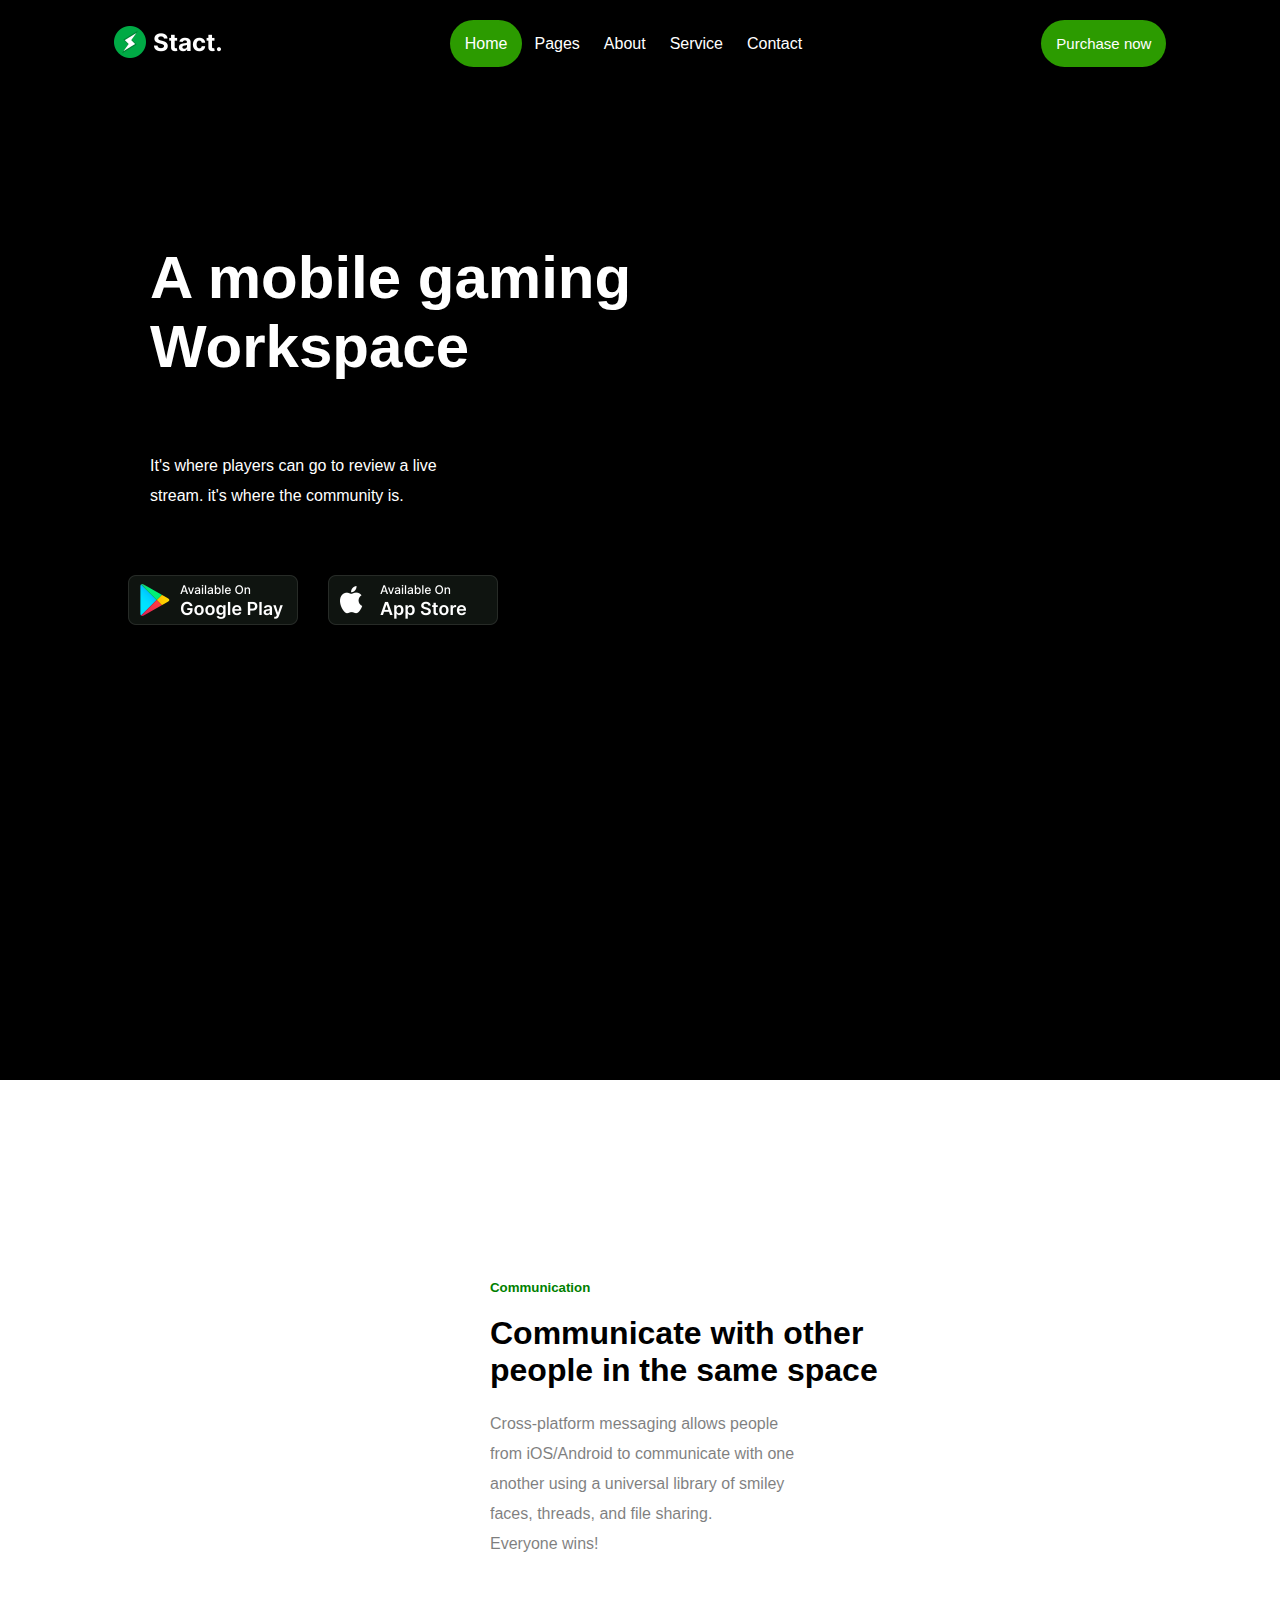
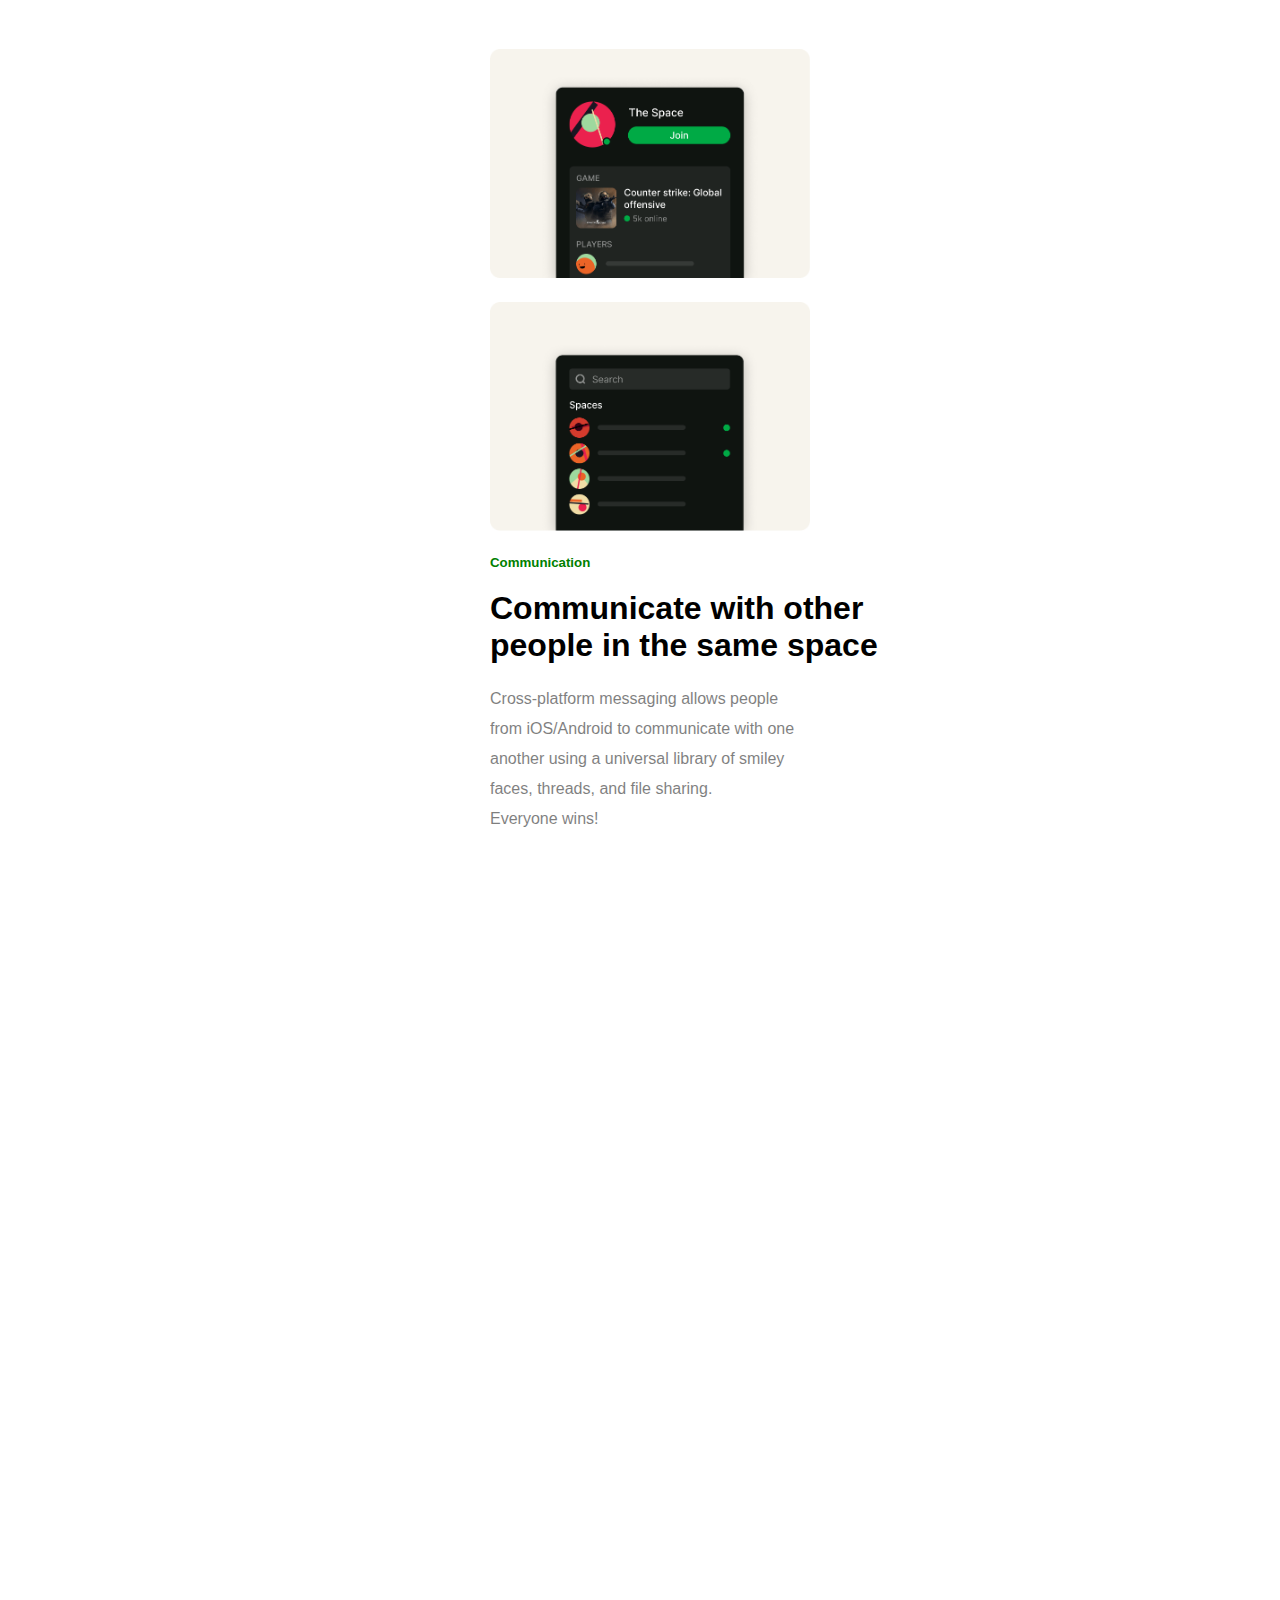
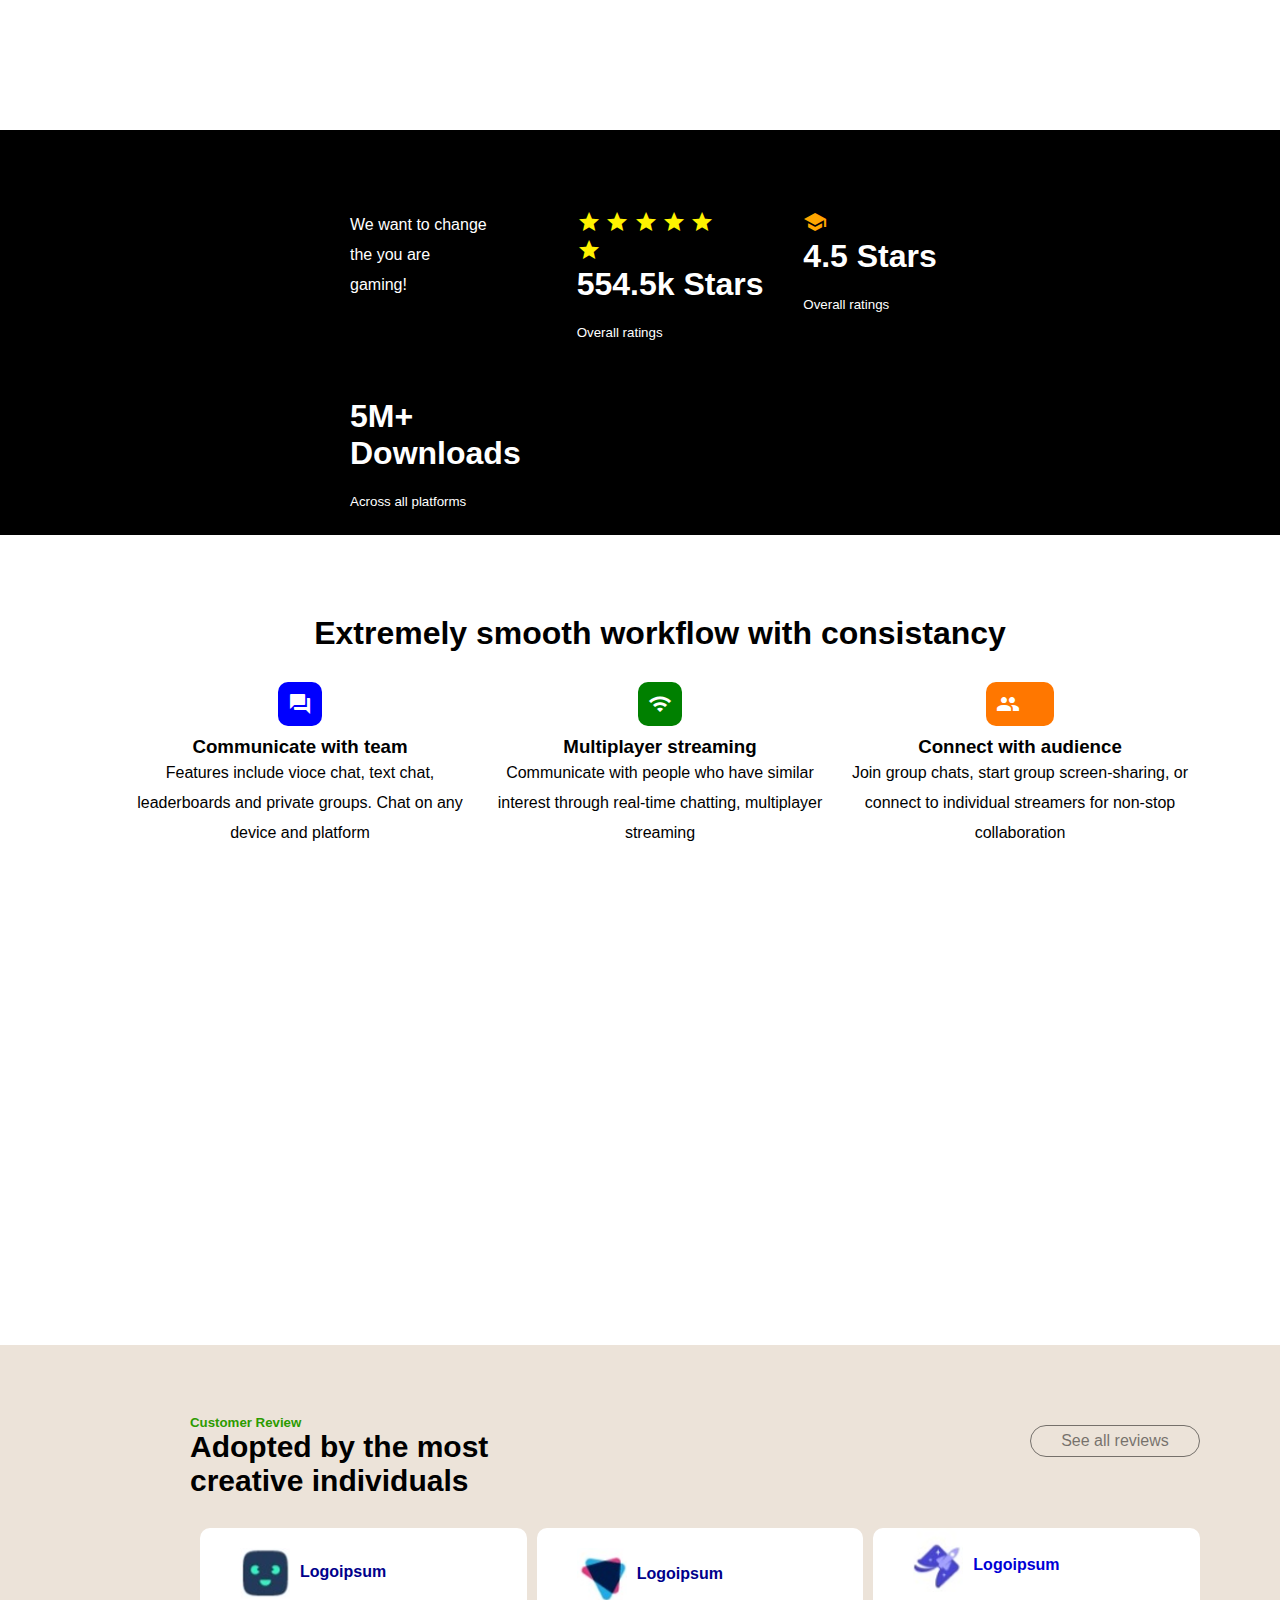
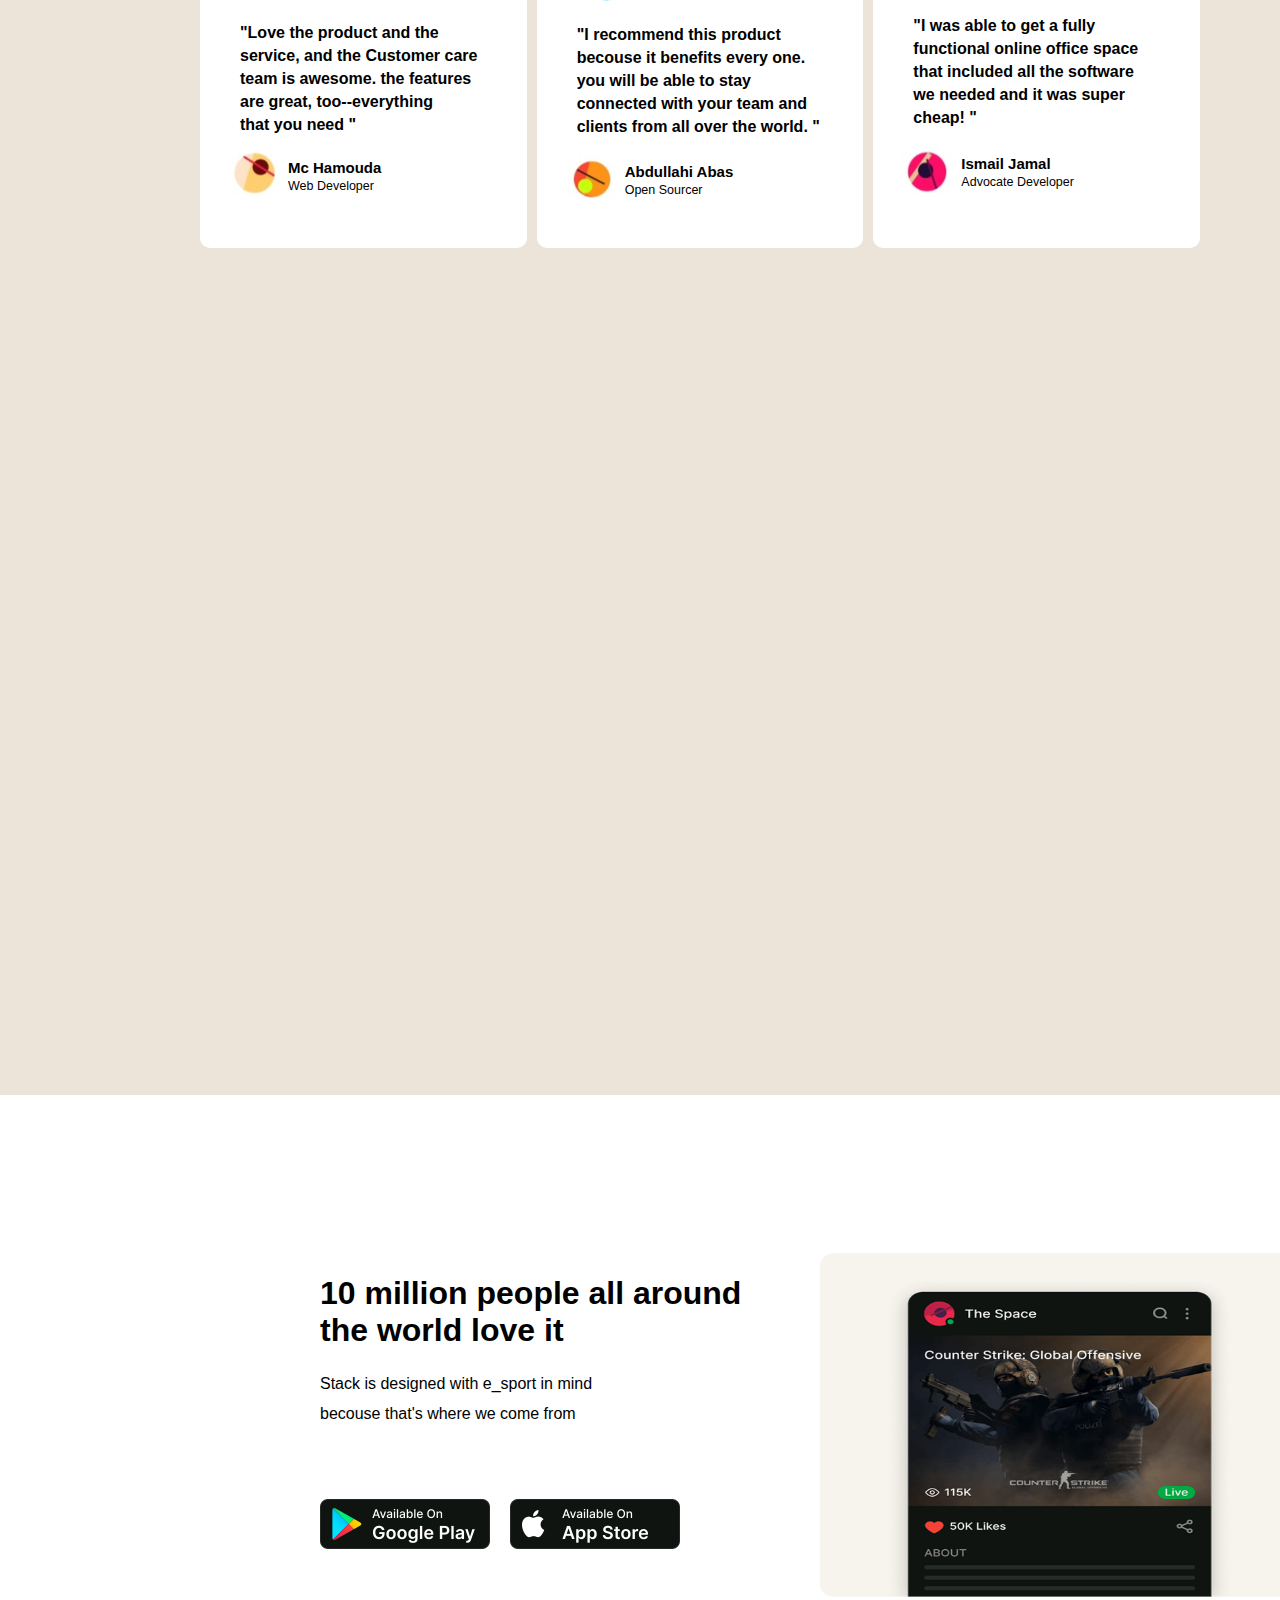
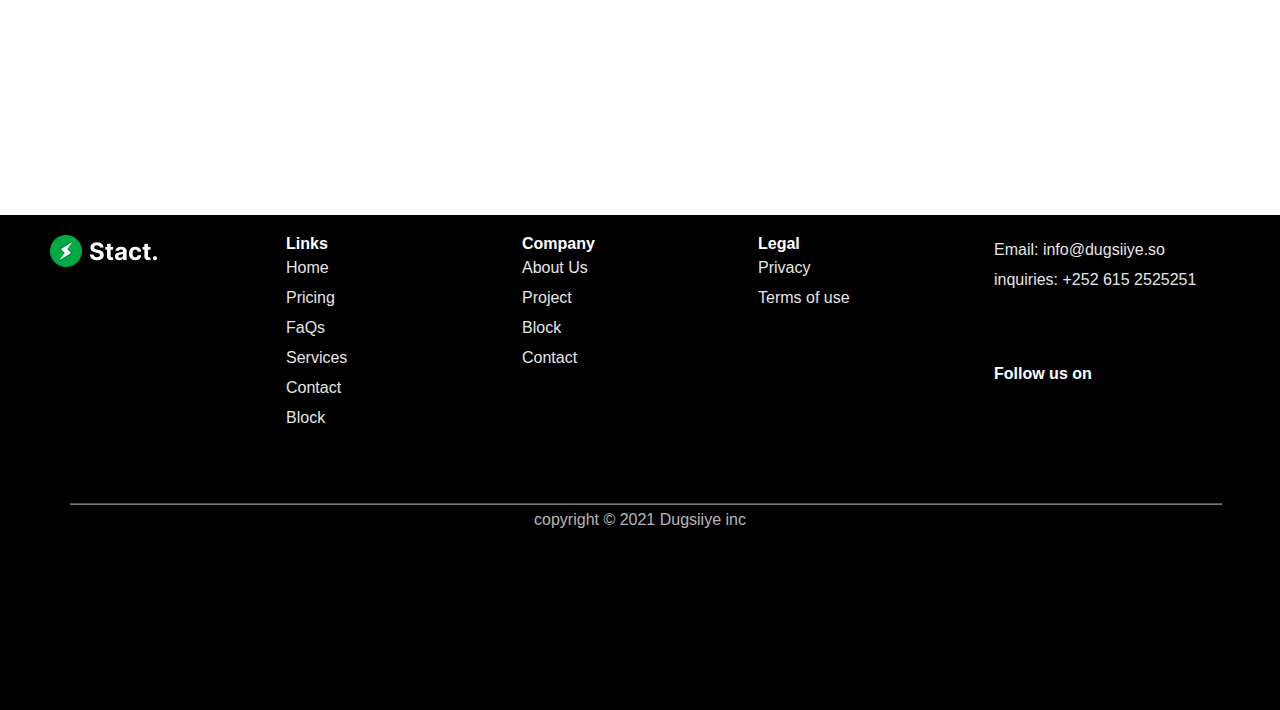
==== index.html @ 60b66ced "commited" ====
<!DOCTYPE html>
<html lang="en">
<head>
    <meta charset="UTF-8">
    <meta name="viewport" content="width=device-width, initial-scale=1.0">
    <title>Document</title>
    <link rel="stylesheet" href="./style.css">
    <link href="https://fonts.googleapis.com/icon?family=Material+Icons" rel="stylesheet">
</head>
<body>
    <!-- section one start -->
    <section class="secion1">
        <div class="nav-container">

            <div class="left_part">
                <img src="./logo.png" alt="">
            </div>




            <!-- line start -->

            <a href="#" class="toggle-button">
                <span class="bar">

                </span>
                <span class="bar">

                </span>
                <span class="bar">

                </span>
            </a>

            <!-- line end -->





            
            <div class="center_part">
                <ul>
                    <li><a href="" class="active">Home</a></li>
                    <li><a href="">Pages</a></li>
                    <li><a href="">About</a></li>
                    <li><a href="">Service</a></li>
                    <li><a href="">Contact</a></li>
                </ul>
            </div>

            <div class="right_part">
                <button>Purchase now</button>
            </div>

        </div>
    </section>
    <!-- section one end.. -->


    <!-- section two start -->
    <section class="section2">
        <div class="Home_contianer">
        <div class="text_part"> 
            <h1>A mobile gaming<br>Workspace</h1>
            <p>It's where players can go to review a live <br>stream. it's where the community is.</p>
        </div>
            <div class="social_containiar">
                <div class="img1">
                    <img src="Imges/google-play.png" alt="">
                </div>
                
                <div class="img2">
                    <img src="Imges/app-store.png" alt="">
                </div>
            </div>
            
        
    
        <div class="img_part"> 
            <img src="Imges/homePic.png" alt="">
           
        </div>
    </div>
    </section>

<!-- section three starts -->
<section class="section3">
    <div class="grid_container">
        <div class="items item1">
            <h5>Communication</h5>
            <h1>Communicate with other <br>
                people in the same space</h1>
                <p class="grid_item_p">Cross-platform messaging allows people <br> from iOS/Android to communicate with one <br> another using a universal library of smiley <br> faces, threads, and file sharing.<br>  Everyone wins!</p>
            </div>
        <div class="items item2">
            <img src="Imges/col-2.png" alt="">
        </div>
        <div class="items item3">
            <img src="Imges/col-1.png" alt="">
        </div>
        <div class="items item4">
            <h5>Communication</h5>
            <h1>Communicate with other <br>
            people in the same space</h1>
            <p class="grid_item_p">Cross-platform messaging allows people <br> from iOS/Android to communicate with one <br> another using a universal library of smiley <br> faces, threads, and file sharing. <br> Everyone wins!</p>
        </div>
    </div>

</section>
<!-- section four -->
<section class="section4">
    <div class="star_container">
        <div class="items item1">
           <p class="pragraph"> We want to change <br>the you are <br>gaming!</p>
        </div>
        <div class="items item2">
            <span class="material-icons star">
                star
            </span>
            <span class="material-icons star">
                star
            </span>
            <span class="material-icons star">
                star
            </span>
            <span class="material-icons star">
                star
            </span>
            <span class="material-icons star">
                star
            </span><br><span class="material-icons star">
                star
            </span>
            <h1>554.5k Stars</h1>
            <small>Overall ratings</small>
        </div>
        <div class="items item3">
            <span class="material-icons icon">
                school
                </span>
            <h1>4.5 Stars</h1>
            <small>Overall ratings</small>
        </div>
        <div class="items item4">
            <span class="material-icons">
                groups
            </span>
            <h1>5M+ Downloads</h1>
            <small>Across all platforms</small>
        </div>
    </div>

</section>


<!-- section five -->
<section class="section5">

    <div class="title">
    <h1>Extremely smooth workflow with consistancy</h1>
    </div>
    <div class="communicate-contianer">
    <div class="items item1">
       <div class="icons">
         <span class="material-icons  s_icon d_icon1">
        forum
         </span>
    </div>
    <div class="text">
            <h3>
                Communicate with team
            </h3>
        </div>
        <div class="parg">
            <p>Features include vioce chat, text chat, <br> leaderboards and private groups. Chat on any <br>
            device and platform </p>
        </div>
        </div>
   
    <div class="items item2">

    <div class="icons">
        <span class="material-icons s_icon d_icon2 ">
            wifi
            </span>
        </div>
        <div class="text">
            <h3>Multiplayer streaming</h3>
        </div>
        <div class="parg">
            <p>
                Communicate with people who have similar <br>interest through real-time chatting, multiplayer <br> streaming
            </p>
        </div>
    </div>
    <div class="items item3">
        <div class="icons ">
            <span class="material-icons s_icon d_icon3 ">
                groups
                </span>
        </div>
        <div class="text">
            <h3>Connect with audience</h3>
        </div>
        <div class="parg">
            <p>Join group chats, start group screen-sharing, or <br> connect to individual streamers for non-stop <br> collaboration</p>
        </div>
    </div>
 </div>

</section>
<!-- section six -->
<section class="section6">
    <div class="two_items">
    <div class="text_one">
        <h5>Customer Review</h5>
        <h1>Adopted by the most <br>creative individuals </h1>
    </div>
    <div class="review">
        <p>See all reviews
        <span class="material-icons arrow">
            east
            </span>
        </p>
    </div>
</div>
    <div class="contianer6">
        <div class="box ">
            <div class="top_part">
            <div class="img1">
                <img src="Imges/icon1.png" alt="">
            </div>
            <div class="t_text">
                <h4 class="short_text">Logoipsum</h4>
            </div>
        </div>
            <div class="info">
                <b>"Love the product and the <br> service, and the Customer care <br>team is awesome. the features <br> are great, too--everything <br> that you need " </b>
            </div>
            <div class="b_part">
            <div class="img2">
                <img src="Imges/icon4.png" alt="">
            </div>
            <div class="d_text">
                <h4>Mc Hamouda </h4>
                <small class="small">Web Developer</small>
            </div>
        </div>
        </div>

        <div class="box">
            <div class="top2">
                <div class="img3">
                    <img src="Imges/icon2.png" alt="">
                </div>
                <div class="t_text2">
                    <h4>Logoipsum</h4>
                </div>
            </div>
            <div class="info">
                <b>"I recommend this product <br>becouse it benefits every one. <br>you will be able to stay <br>connected with your team and <br>clients from all over the world. "</b>
            </div>
            <div class="botton2">
                <div class="img4">
                    <img src="Imges/icon5.png" alt="">
                </div>
                <div class="d_text">
                    <h4>Abdullahi Abas</h4>
                    <small class="small">Open Sourcer</small>
                </div>
            </div>
        </div>
        <div class="box">
            <div class="top3">
                <div class="img5">
                    <img src="Imges/icon3.png" alt="">
                </div>
                <div class="t_text3">
                    <h4>Logoipsum</h4>
                </div>
            </div>
            <div class="info">
                <b>"I was able to get a fully <br> functional online office space <br>that included all the software <br>we needed and it was super <br>cheap! "</b>
            </div>
            <div class="botton3">
            <div class="img6">
                <img src="Imges/icon6.png" alt="">
            </div>
            <div class="d_text d_t">
                <h4>Ismail Jamal</h4>
                <small class="small">Advocate Developer</small>
            </div>
        </div>
        </div>

    </div>
    
</section>
<section class="section7">
    <div class="contianer7">
        <div class="left">
            <div class="large_text">
                <h1>10 million people all around <br>the world love it</h1>
            </div>
            <div class="small_text">
                <p>Stack is designed with e_sport in mind <br> becouse that's where we come from</p>
            </div>
            <div class="social_images">
                <div class="img1">
                    <img src="Imges/google-play.png" alt="">
                </div>
                <div class="img2">
                    <img src="Imges/app-store.png" alt="">
                </div>
        </div>
    </div>
        <div class="right">
            <img src="Imges/col-3.png" alt="">
        </div>
    </div>
</section>
<section class="section8">
    <div class="contianer8">
        <div class="sec1">
            <img src="Imges/logo.png" alt="">
        </div>
        <div class="sec2">
            <h4>Links</h4>
            <p>Home <br> Pricing <br> FaQs <br>Services <br>Contact <br>Block</p>
        </div>
        <div class="sec3">
            <h4>Company</h4>
            <p>About Us <br> Project <br>Block <br>Contact</p>
        </div>
        <div class="sec4">
            <h4>Legal</h4>
            <p>Privacy <br>Terms of use</p>
        </div>
        <div class="sec5">
            <p class="2">Email: <span class="visible_text">info@dugsiiye.so</span> <br> inquiries: <span class="visible_text">+252 615 2525251 </span></p>
            <h4>Follow us on</h4>
        </div>
      
    
    </div>
    <hr>
    <div class="final_line">
    <p>copyright &copy; 2021 Dugsiiye inc</p>
</div>
</section>

    <!-- javascript -->
    <script src="./navbar.js"></script>
</body>
</html>
---- style.css ----
@import url('https://fonts.googleapis.com/css2?family=Nunito+Sans:opsz@6..12&display=swap');

* {
    margin: 0;
    padding: 0;
    box-sizing: border-box;
    font-family: Verdana, Geneva, Tahoma, sans-serif;
}


/* section one starts */

.nav-container {
    display: flex;
    justify-content: space-around;
    align-items: center;
    background-color: #000000;
    padding: 20px 0;
    position: fixed;
    left: 0;
    right: 0;
    top: 0;
    z-index: 1000;
}

.center_part ul {
    display: flex;
}

.center_part ul li {
    list-style: none;
}

.center_part ul li a {
    text-decoration: none;
    color: #fff;
    padding: 0 12px;
}

.right_part button {
    padding: 15px;
    border-radius: 30px;
    background-color: #2c9b00;
    border: none;
    color: #fff;
    font-size: 15px;
}

.center_part .active {
    padding: 15px;
    border-radius: 30px;
    background-color: #2c9b00;
}

/* section one end... */




/* bars start*/

.toggle-button {
    position: absolute;
    top: 1.4rem;
    right: 3rem;
    display: none;
    flex-direction: column;
    justify-content: space-between;
    width: 30px;
    height: 21px;
}

.toggle-button .bar {
    height: 3px;
    width: 100%;
    background-color: #fff;
    border-radius: 10px;
}

/* end  */


/* section two start */
.section2{
    padding: 75px 10%;
    background-color: rgb(0, 0, 0);
    width: 100%;
    height: 100vh;
    position: relative;
}
.Home_contianer{
    display: grid;
    grid-template-columns: repeat( 2, 1fr);
    align-items: center;
    gap: 1.5rem;
    justify-content: center;
    
}
.img_part img{
    width: 30em;
}
.text_part h1{
    color: white;
    font-size: 60px;
}
.text_part p{
    color: #fff;
}
.social_containiar{
    display: flex;
    gap: 30px;
    margin-top: 500px;
}
.text_part h1,p, .social_containiar{
    margin-bottom: 70px;
}
.img_part{
    margin-left: 100px;
    margin-top: 50px;
}
.text_part{
    /* margin-top: 100px; */
    position: absolute;
    left: 150px;
    margin-top: 50px;
}

/* section two end */


/* section three starts */
.section3{
    width: 100%;
    height: 120vh;
    padding: 200px 200px  0 300px;
}
.grid_container{
    display: grid;
    grid-template-columns: repeat(2, 1fr);
    gap: 10px;
    justify-content: center;
    left: 100px;
}
.grid_container img{
    width: 20em;
}
.grid_container h5, h1{
    margin-bottom: 20px;
}
h5{
    color: green;
}
.grid_container .item1 .item4 ,.grid_item_p{
    opacity: 0.5;
}
/* section three ends */

/* section four  starts*/
.section4{
    width: 100%;
    height: 45vh;
    background-color: rgb(0, 0, 0);
    padding-left: 350px;
    padding-right: 250px;
    padding-top: 80px;
    /* padding-bottom: 5px; */
    
}
.star_container{
    display: grid;
    grid-template-columns: repeat(auto-fit, minmax(12rem, 1fr));
}
.star_container h1,small, .pragraph {
    color: white;
}
.star{
    color: #fff200;
}
.item3 .icon{
    color: orange;
}
.star_container .item4 h5{
    color: green;
}
/* section four  ends*/

/* section five stars */
.section5{
    width: 100%;
    height: 45vh;
    padding: 80px 80px 80px 120px;
}
.communicate-contianer{
    display: grid;
    grid-template-columns: repeat(auto-fit, minmax(12rem, 1fr));
    justify-content: center;
    text-align: center;
   
}
.communicate-contianer .s_icon{
    padding: 10px;
    border-radius: 10px;
    color: white;
}
.communicate-contianer .d_icon1{
    background-color: blue;
}

.communicate-contianer .d_icon2{
      background-color: green;
}
.communicate-contianer .d_icon3{
    background-color: rgb(255, 119, 0);
}
.title{
    text-align: center;
}
.communicate-contianer, .prag{
    padding-top: 10px;
}
.communicate-contianer .text{
    padding-top: 10px;
}
/* end */

/* section six start */
.section6{
    background-color: rgb(236, 227, 217);
    width: 100%;
    height: 75vh;
    padding: 80px 80px 80px 200px;
}
.contianer6{
    display: flex;
    gap: 10px;
    justify-content: center;
}
.box{
    background-color: #ffffff;
    width: 350px;
    height: 320px;
    border-radius: 10px;
    padding-left: 40px;
} 
.two_items{
    display: flex;
    justify-content: space-between;
}
.contianer6 img{
    width: 50px;
}
.text_one h5{
    color: #2c9b00;
}
.review{
    position: relative;
    opacity: 0.5;
}
.review p{
    border: #000 1px solid;
    border-radius: 50px;
    width: 170px;
    text-align: center;
}
.arrow{
    position: absolute;
    top: 5px;
}
.text_one{
    position: relative;
    right: 10px;
    top: -10px;
}
.text_one h1{
    font-size: 30px;
}


.short_text{
    color: darkblue;
    position: relative;
    left: 60px;
    top: -40px;
}
.d_text{
    position: relative;
    left: 60px;
    top: -40px;
    font-size: 15px;
}
.d_t{
    margin-top: -10px;
}
.b_part{
   position: relative;
   top: 15px;
   right: 12px;
}
.part_one, .top_part{
    padding-top: 20px;
}

.t_text2{
    color: darkblue;
    position: relative;
    left: 60px;
    top: -40px;
}
.top2{
    padding-top: 20px;
}
.botton2{
    position: relative;
    top: 15px;
    right: 12px;
}
.t_text3{
    color: rgb(0, 0, 214);
    position: relative;
    left: 60px;
    top: -40px;
}

.botton3{
    position: relative;
    top: 15px;
    right: 12px;
}
.info{
    line-height: 23px;
}
.small{
    color: #000;
}
/* section six end */


/* section seven starts */
.section7{
    width: 100%;
    height: 80vh;
    display: flex;
    
}
.contianer7{
    padding-left: 320px;
    padding-top: 50px;
}
.large_text{
    font-family: verdana;
}
.social_images{
    display: flex;
    gap: 20px;
}
.left{
    padding-top: 130px;
}
.right{
    margin-left: 500px;
    margin-top: -300px;
}
.right img{
    width: 30em;
}



/* section eight starts */
.section8{
    background-color: #000;
    width: 100%;
    height: 55vh;
    
}
.contianer8{
    display: grid;
    grid-template-columns: repeat(5, 1fr);
    color: #fff;
    padding: 20px 50px 0;
    justify-content: center;
}
.contianer8 p{
    opacity: 0.9;
}
p{
    line-height: 30px;
}
hr{
    width: 90%;
    margin-left: 70px;
    opacity: 0.5;
}
.final_line p{
    color: #fff;
    opacity: 0.7;
    text-align: center;
}
/* responsive nav starts */

@media screen and (max-width:600px) {
    .toggle-button {
        display: flex;
    }

    .center_part {
        display: none;
        width: 100%;
        margin-top: 20px;
    }

    .right_part {
        display: none;
    }

    .left_part {
        margin-left: 40px;
    }
    .section1{
        width: 100%;
    }
    .nav_container {
        flex-direction: column;
        align-items: flex-start;
    }

    .center_part ul {
        flex-direction: column;
        width: 100%;
    }

    .center_part ul li:hover {
        background-color: #4f4a4a;
    }

    .center_part ul li {
        margin-bottom: 20px;
        text-align: center;
    }

    .center_part .active {
        background: none;
        margin-top: 20px;
        padding-left: 10px;
    }

    .center_part.below {
        display: flex;
    }
}

/* responsive navbar end */
@media screen and (max-width:1299px) {
    .img_part {
        display: none;
    }
    .grid_container {
        grid-template-columns: repeat(1, 400px);
        justify-content: center;
        gap: 20px;
        
    }
     
  
    .Home_contianer {
        grid-template-columns: repeat(1, 1fr);
        align-items: center;
        justify-content: center;
        gap: 1.5rem;
    }
  
}
@media screen and (max-width:1507px){
    .section2{
        height: 120vh;
        justify-content: center;
    }
    .section5{
        height: 90vh;
    }
    .section6{
        height: 90vh;
    }
  
}
    @media screen and (max-width:1507px){
    .section3{
        height: 250vh;
    }
   
}
@media screen and (max-width:1169px){
    .section4{
        height: 90vh;
    }
}
@media screen and (max-width:780px){
    .section5{
        height: 200vh;
        grid-template-columns: repeat(1, 1fr);
        justify-content: center;
    }
    
}
@media screen and (max-width:1327px){
    .section6{
        height: 150vh;
    }
    .part_one, .part_two, .part_three{
        height: 50vh;
    }
}
@media screen and (max-width:1259px){
    .right{
        display: none;
    }
    .contianer7{
        grid-template-columns: repeat(1, 1fr);
        justify-content: center;
        align-items: center;
    }
}
@media screen and (max-width:749px){
    .sec1{
        display: none;
    }
    .contianer8{
        gap: 1.5rem;
    }

}
@media screen and (max-width:1259px){
    .box{
        width: 600px;
        height: 650px;
        padding: 70px;
    }
    .contianer6{
        justify-content: center;
        align-items: center;
    }
}
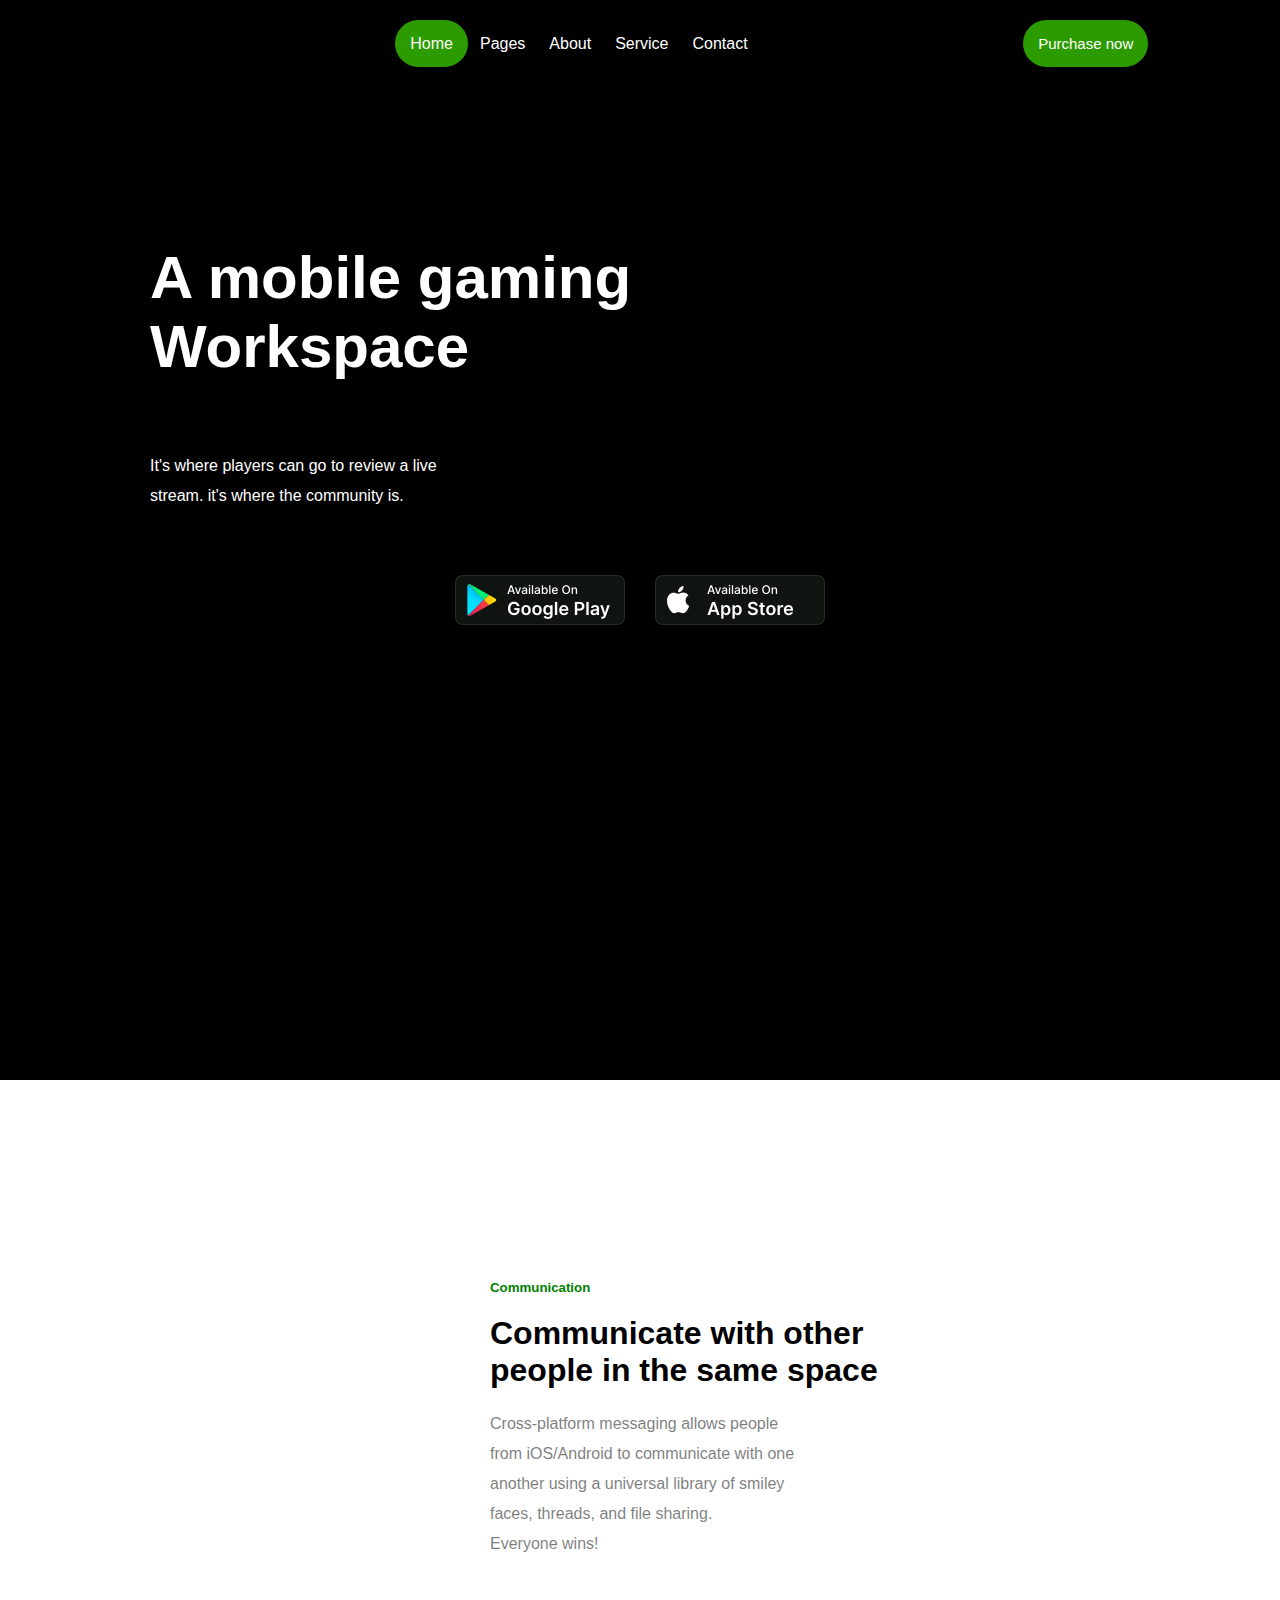
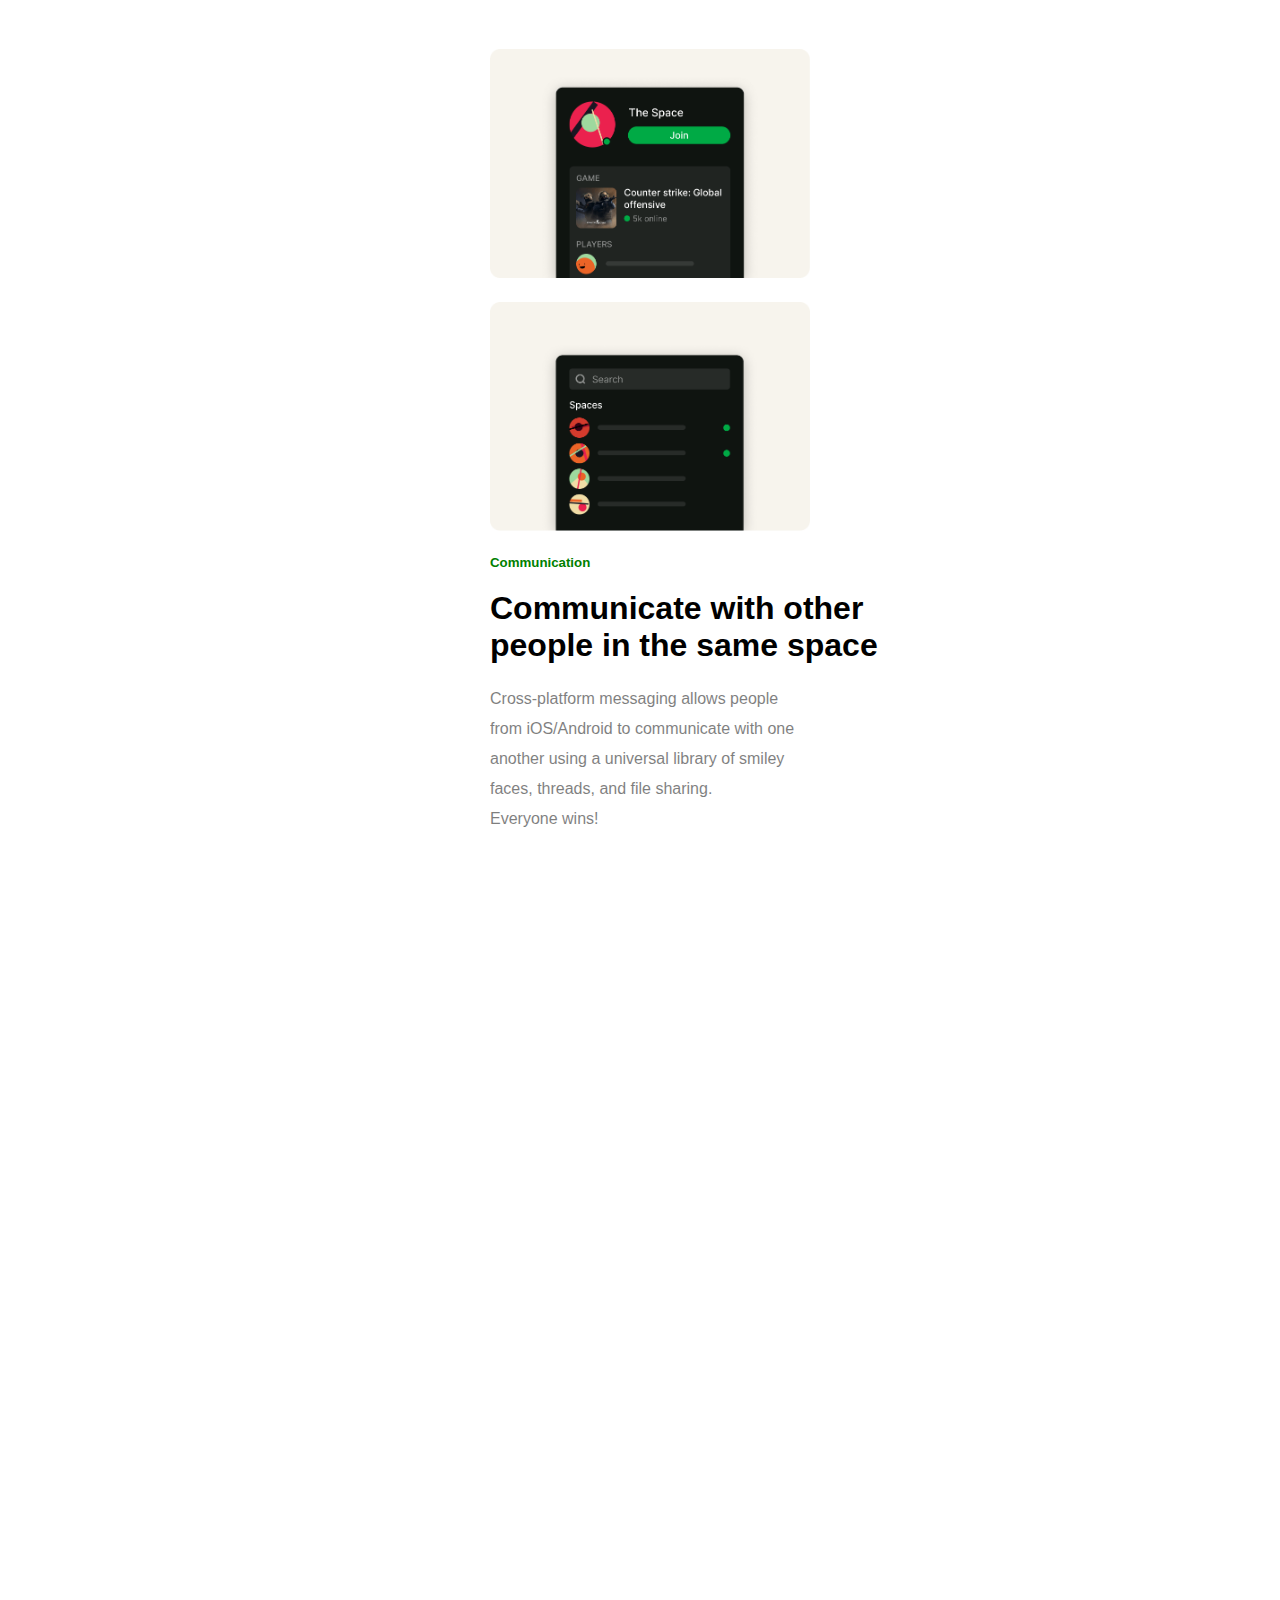
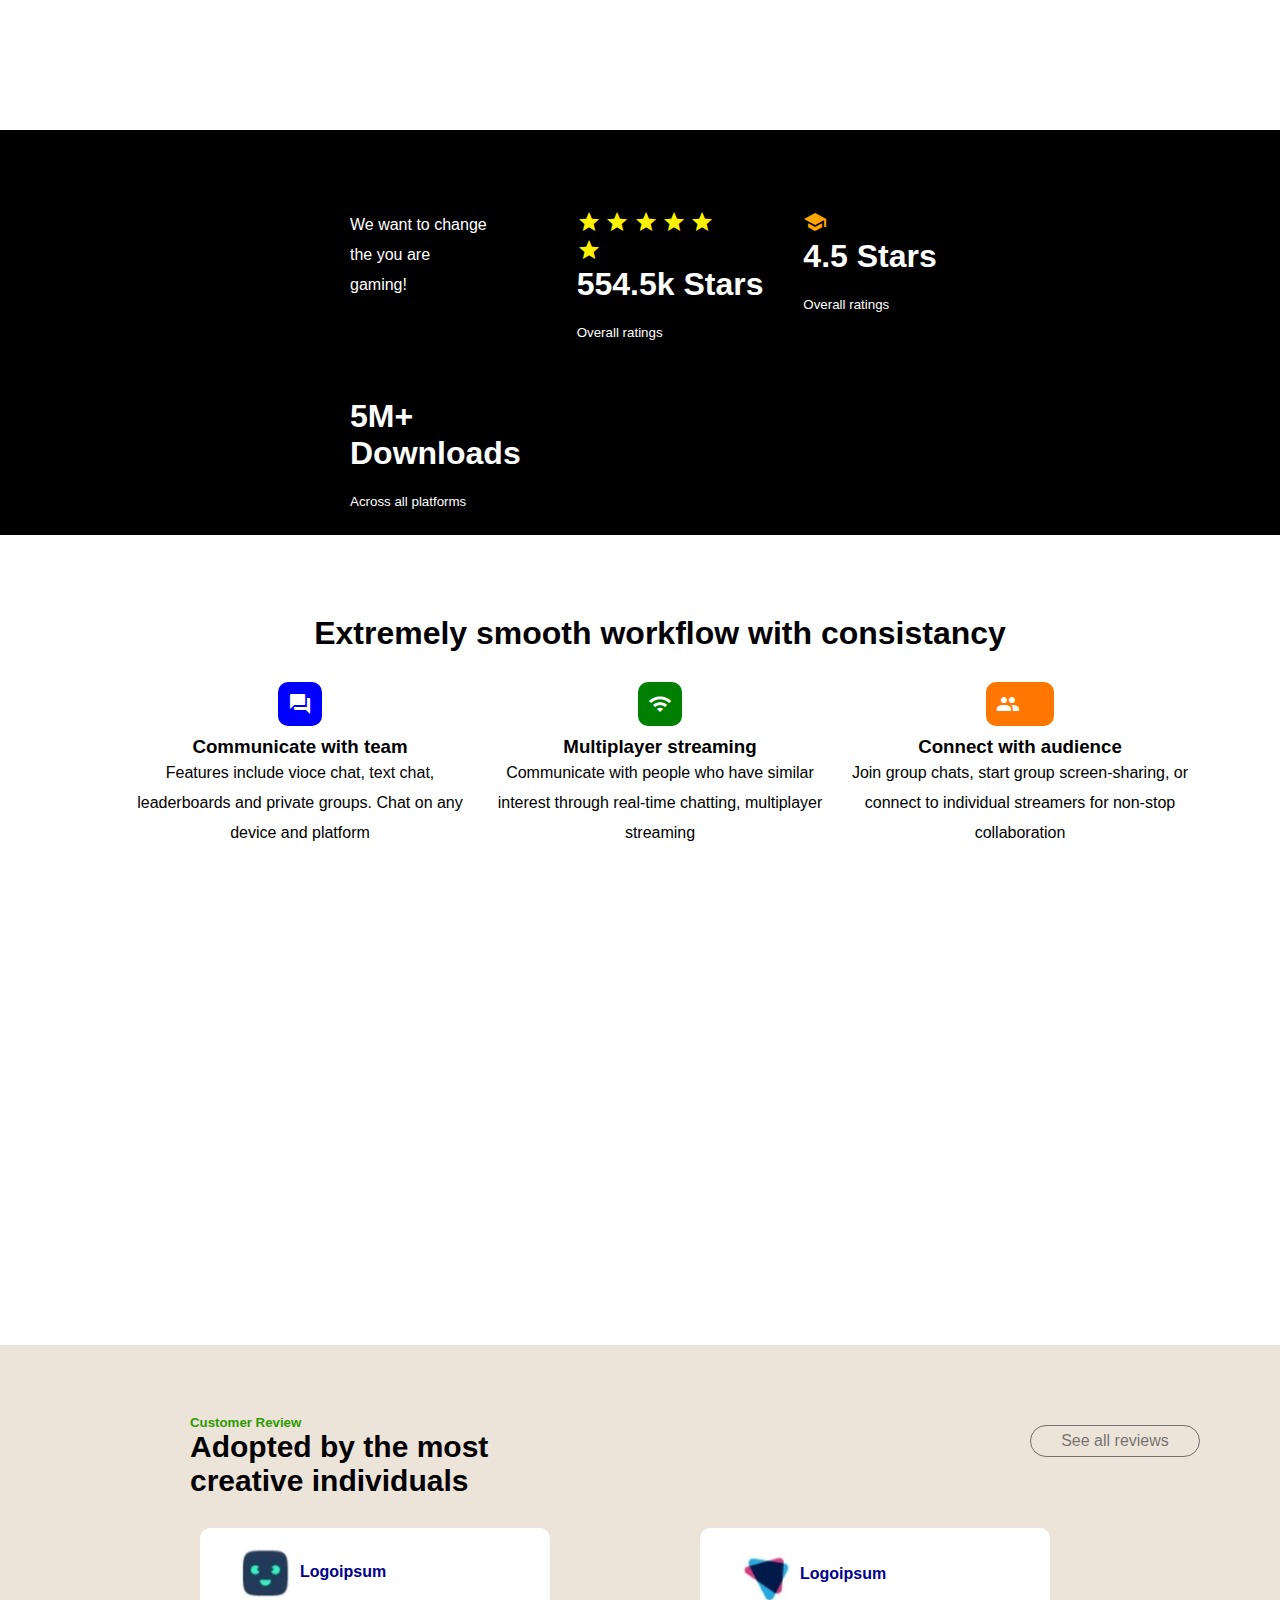
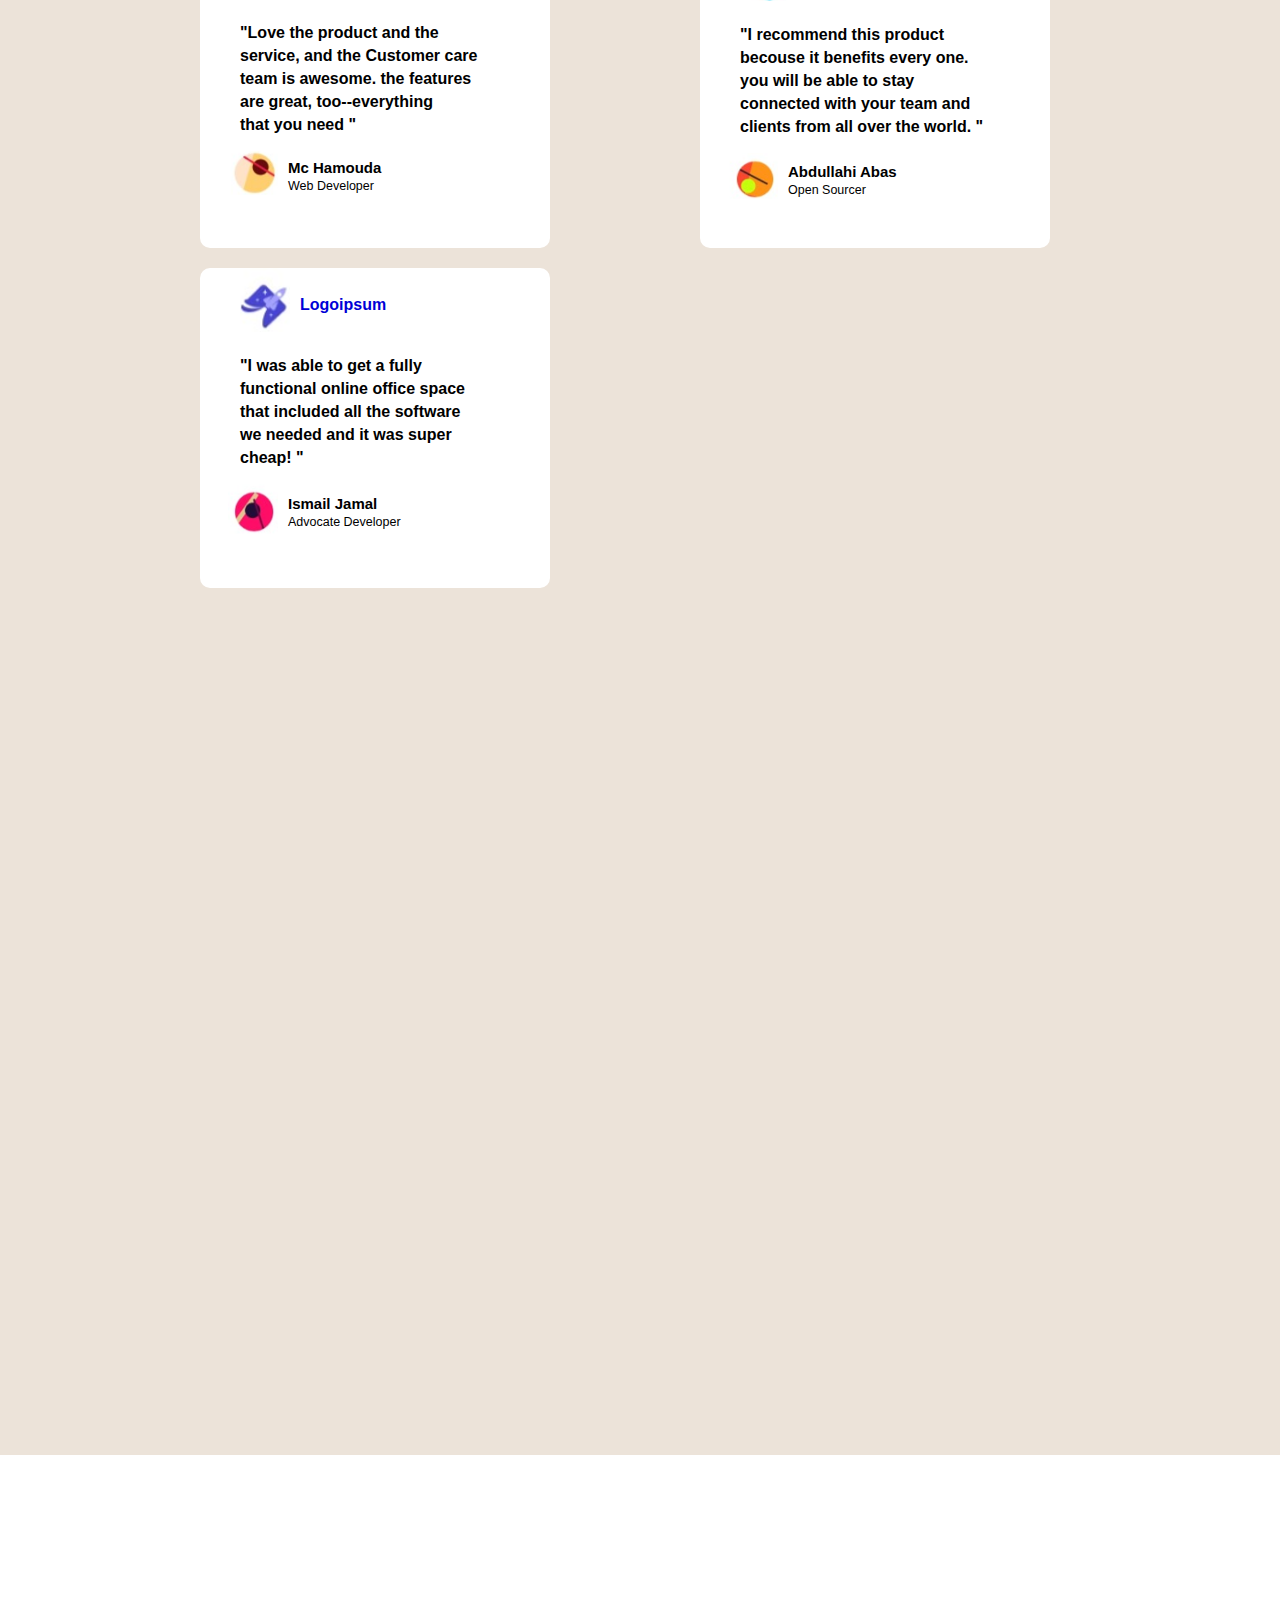
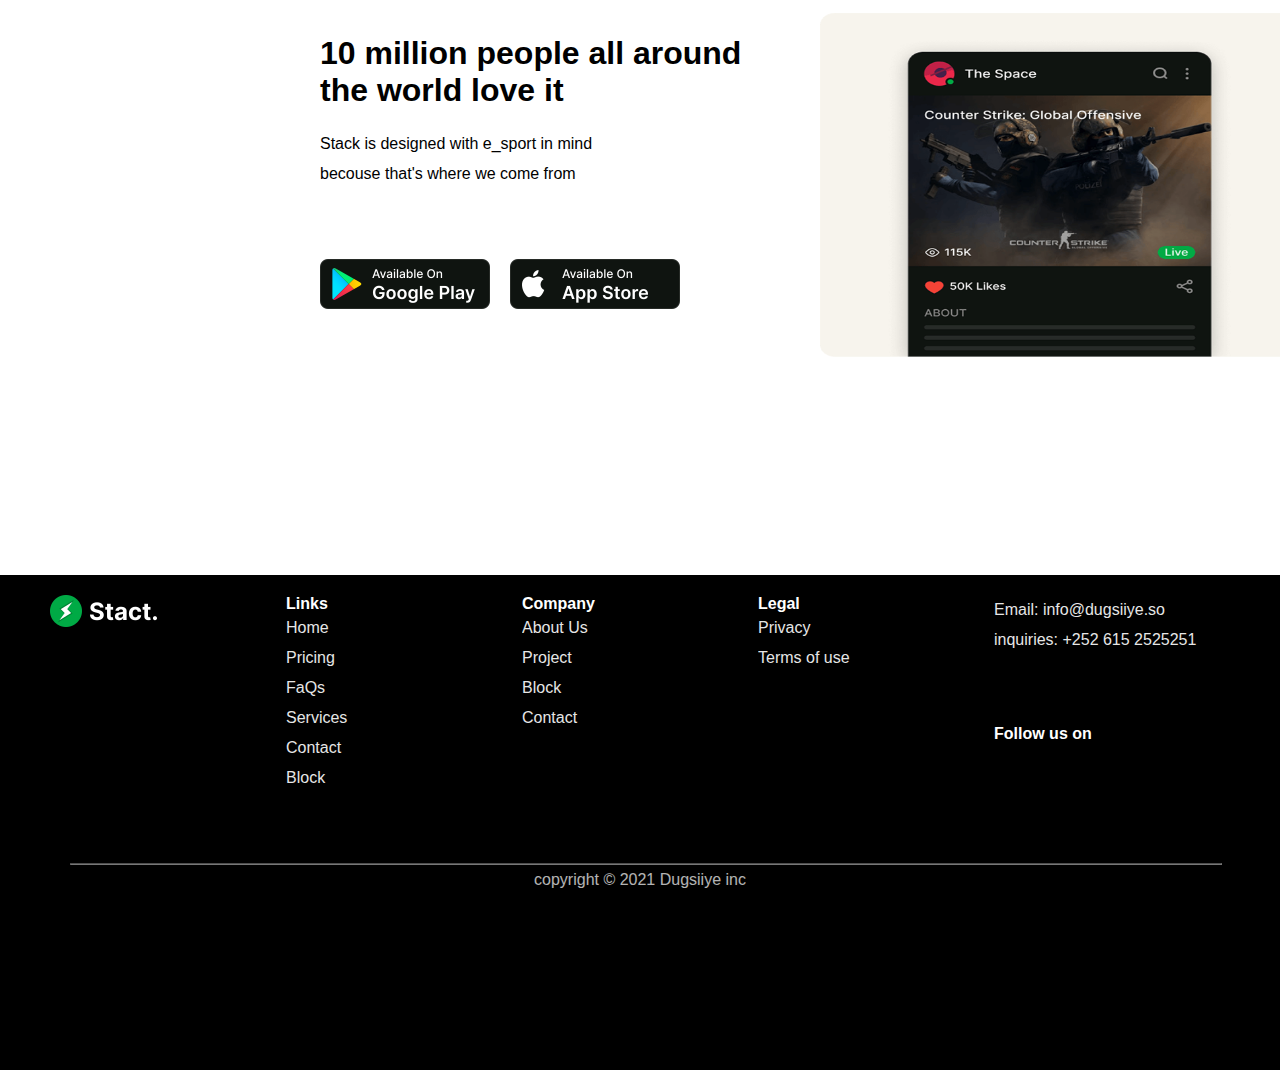
==== commit 17dcf428: "commited" ====
--- a/index.html
+++ b/index.html
@@ -227,7 +227,7 @@
     </div>
 </div>
     <div class="contianer6">
-        <div class="box ">
+        <div class="box1 box ">
             <div class="top_part">
             <div class="img1">
                 <img src="Imges/icon1.png" alt="">
@@ -250,7 +250,7 @@
         </div>
         </div>
 
-        <div class="box">
+        <div class="box2 box">
             <div class="top2">
                 <div class="img3">
                     <img src="Imges/icon2.png" alt="">
@@ -272,7 +272,7 @@
                 </div>
             </div>
         </div>
-        <div class="box">
+        <div class="box3 box">
             <div class="top3">
                 <div class="img5">
                     <img src="Imges/icon3.png" alt="">
--- a/style.css
+++ b/style.css
@@ -110,6 +110,7 @@
     display: flex;
     gap: 30px;
     margin-top: 500px;
+
 }
 .text_part h1,p, .social_containiar{
     margin-bottom: 70px;
@@ -231,9 +232,8 @@
     padding: 80px 80px 80px 200px;
 }
 .contianer6{
-    display: flex;
-    gap: 10px;
-    justify-content: center;
+    display: grid;
+    grid-template-columns: repeat(3,1fr);
 }
 .box{
     background-color: #ffffff;
@@ -375,10 +375,12 @@
 }
 .contianer8{
     display: grid;
-    grid-template-columns: repeat(5, 1fr);
+    grid-template-columns: repeat(auto-fit, minmax(12rem, 1fr));
     color: #fff;
     padding: 20px 50px 0;
     justify-content: center;
+
+
 }
 .contianer8 p{
     opacity: 0.9;
@@ -463,10 +465,13 @@
      
   
     .Home_contianer {
-        grid-template-columns: repeat(1, 1fr);
+        grid-template-columns: repeat(1, 300px);
         align-items: center;
         justify-content: center;
         gap: 1.5rem;
+    }
+    .social_containiar{
+        justify-content: center;
     }
   
 }
@@ -502,7 +507,7 @@
     }
     
 }
-@media screen and (max-width:1327px){
+@media screen and (max-width:1377px){
     .section6{
         height: 150vh;
     }
@@ -515,28 +520,76 @@
         display: none;
     }
     .contianer7{
-        grid-template-columns: repeat(1, 1fr);
+        grid-template-columns: repeat(1, 200px);
         justify-content: center;
         align-items: center;
-    }
-}
-@media screen and (max-width:749px){
-    .sec1{
-        display: none;
-    }
-    .contianer8{
-        gap: 1.5rem;
-    }
-
-}
+        
+    }
+  
+}
+
 @media screen and (max-width:1259px){
-    .box{
-        width: 600px;
-        height: 650px;
-        padding: 70px;
-    }
     .contianer6{
         justify-content: center;
         align-items: center;
     }
 }
+
+@media screen and (max-width:1367px){
+    .contianer6{
+        grid-template-columns: repeat(2,1fr);
+    }
+    .box3{
+        margin-top: 20px;
+    }
+}
+@media screen and (max-width:1273px){
+    .contianer6{
+        grid-template-columns: repeat(1, 300px);
+        justify-content: center;
+    }
+    .box1{
+        margin-bottom: 20px;
+    }
+}
+@media screen and (max-width:1285px){
+    .section6{
+        height: 190vh;
+    }
+}
+@media screen and (max-width:1200px){
+    .section6{
+        height: 200vh;
+    }
+}
+@media screen and (max-width:785px){
+    .section6{
+        height: 210vh;
+    }
+    .left{
+        background-color: #2c9b00;
+        margin-left: -150px;
+    }
+}
+
+@media screen and (max-width:543px){
+    .left{
+        margin-left: -350px;
+    }
+}
+@media screen and (max-width:1061px){
+    .section8{
+        height: 90vh;
+    }
+}
+@media screen and (max-width:695px){
+    .section8{
+        height: 130vh;
+    }
+   
+}
+@media screen and (max-width:457px){
+    .section8{
+        height: 170vh;
+    }
+}